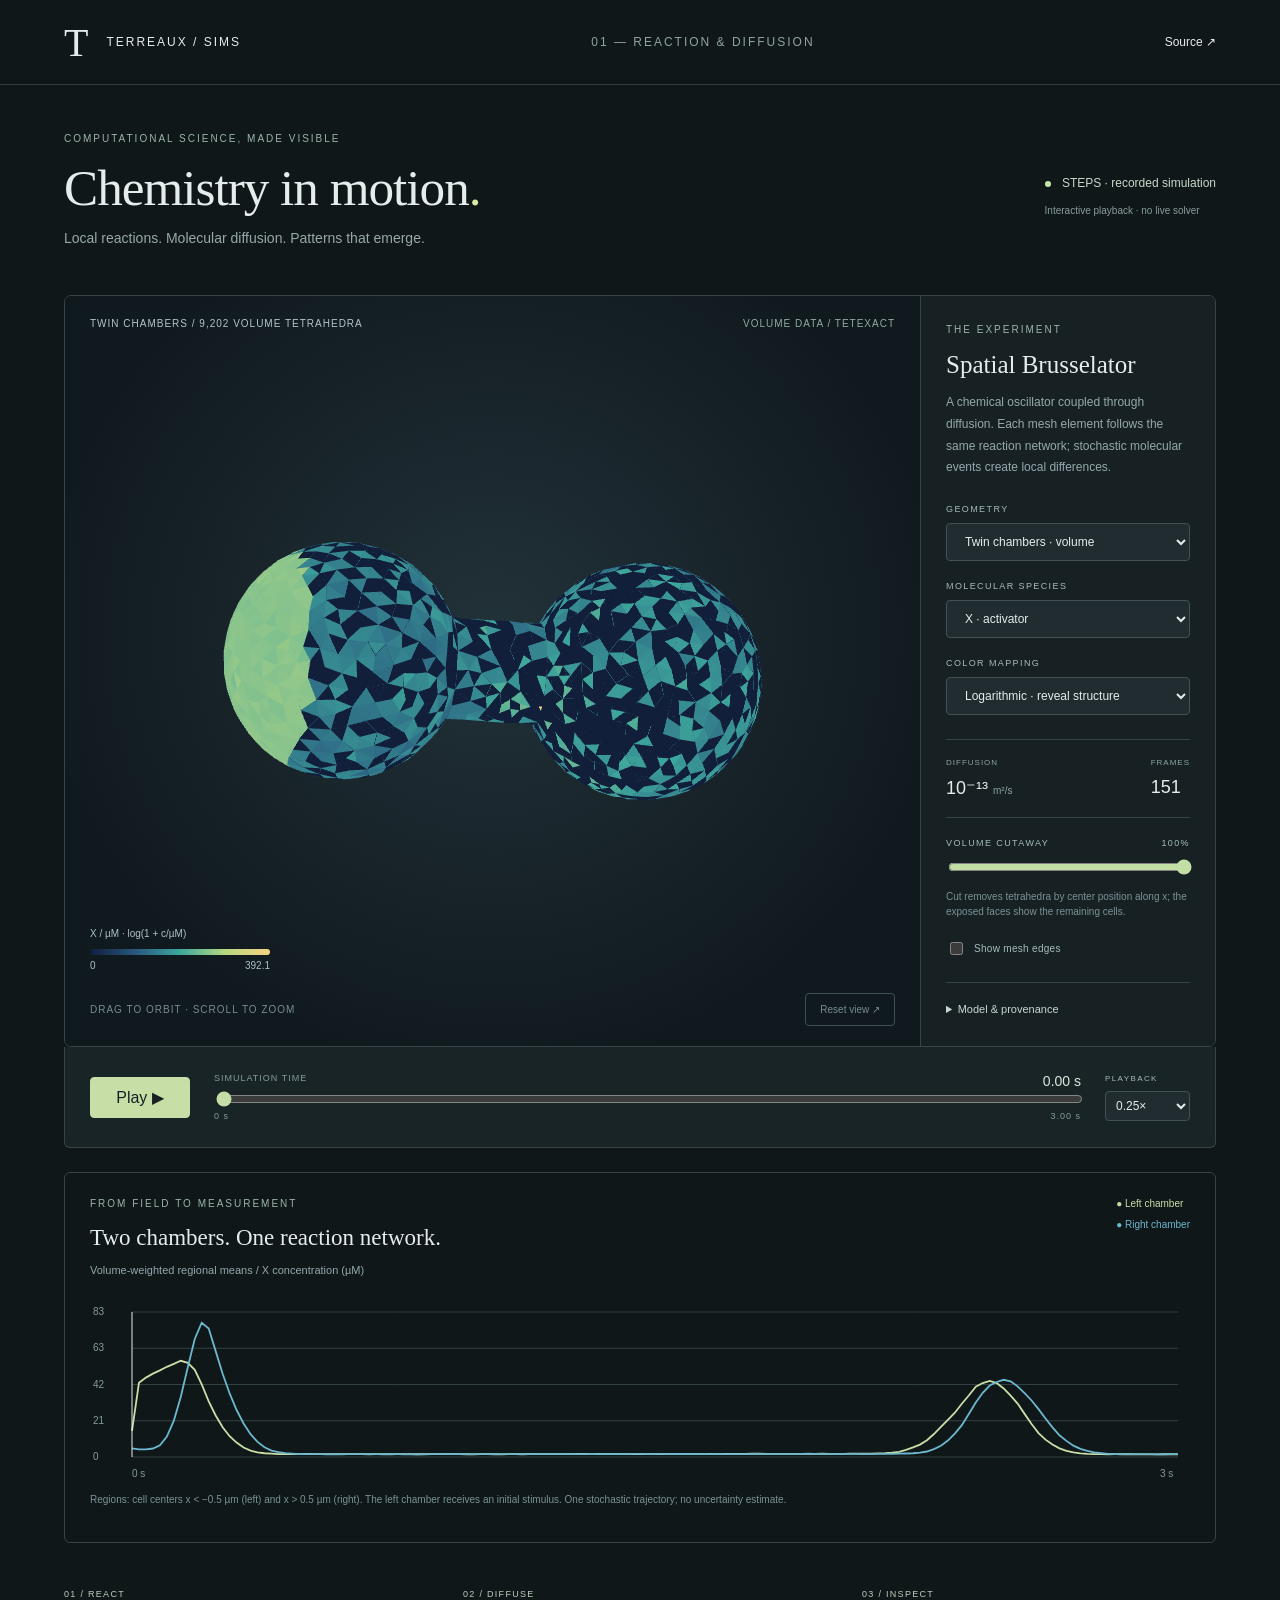
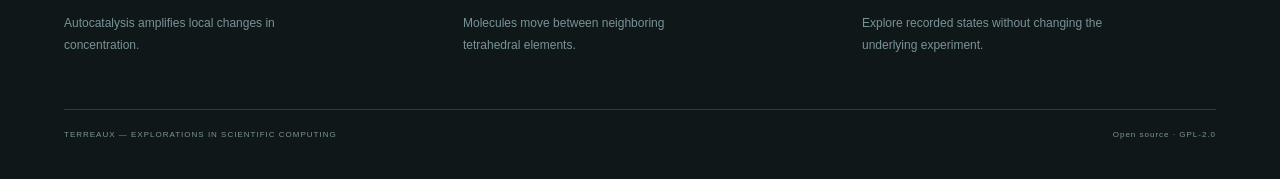
==== index.html @ f8480600 "✨ Add STEPS volume chemical-wave simulation and interactive viewer." ====
<!doctype html>
<html lang="en">
<head><meta charset="utf-8"><meta name="viewport" content="width=device-width, initial-scale=1"><title>Chemical Waves · Terreaux Sims</title><link rel="stylesheet" href="style.css"></head>
<body>
<header><a class="brand" href="./">T<span>TERREAUX / SIMS</span></a><span class="edition">01 — REACTION & DIFFUSION</span><a href="https://github.com/Terreaux/steps-chemical-waves">Source ↗</a></header>
<main>
<section class="intro"><div><p class="eyebrow">COMPUTATIONAL SCIENCE, MADE VISIBLE</p><h1>Chemistry in motion<span>.</span></h1><p>Local reactions. Molecular diffusion. Patterns that emerge.</p></div><div class="recording"><i></i> STEPS · recorded simulation<br><small>Interactive playback · no live solver</small></div></section>
<div class="workspace">
<section class="stage" aria-label="Interactive simulation"><canvas id="scene" tabindex="0" aria-label="3D concentration field. Drag to orbit; scroll to zoom. Arrow keys rotate."></canvas><div class="stage-top"><span id="geometryLabel">Loading geometry…</span><span id="status" role="status">Loading recording…</span></div><div class="stage-bottom"><span>DRAG TO ORBIT · SCROLL TO ZOOM</span><button id="reset">Reset view ↗</button></div><div class="scale"><span id="scaleTitle">X concentration / µM</span><div></div><footer><span>0</span><span id="rangeMax"></span></footer></div></section>
<aside>
<p class="eyebrow">THE EXPERIMENT</p><h2>Spatial Brusselator</h2><p class="description">A chemical oscillator coupled through diffusion. Each mesh element follows the same reaction network; stochastic molecular events create local differences.</p>
<label for="preset">GEOMETRY</label><select id="preset"><option value="data">Official slab · recorded</option></select>
<label for="species">MOLECULAR SPECIES</label><select id="species"><option value="X">X · activator</option><option value="Y">Y · intermediate</option></select>
<label for="mapping">COLOR MAPPING</label><select id="mapping"><option value="log" selected>Logarithmic · reveal structure</option><option value="linear">Linear · proportional values</option></select>
<div class="metrics"><div><small>DIFFUSION</small><strong>10⁻¹³ <span>m²/s</span></strong></div><div><small>FRAMES</small><strong id="frameCount">—</strong></div></div>
<label for="cut">VOLUME CUTAWAY <span id="cutValue">100%</span></label><input id="cut" type="range" min="0.05" max="1" value="1" step="0.01" disabled><p class="hint" id="cutHint">The slab recording contains surface data only.</p>
<label class="check"><input type="checkbox" id="edges"> Show mesh edges</label>
<details><summary>Model & provenance</summary><p>∅ ⇌ X → Y<br>2X + Y → 3X</p><p>A = 0.3, B = 3; TF = 10; CF = 50,000. The source script defines dimensional rate constants.</p><p id="provenance">Official CNS-OIST/STEPS_Example recording. Surface extraction of a 10 × 10 × 0.2 µm tetrahedral slab. Values use a fixed color scale across all frames; there is no temporal interpolation.</p><p><a href="docs/provenance.md">Sources, methods & limitations ↗</a></p></details>
</aside>
</div>
<section class="transport"><button id="play" disabled aria-label="Play simulation">Play ▶</button><div class="timeline"><div><span>SIMULATION TIME</span><output id="time">0.00 s</output></div><input id="timeline" type="range" min="0" max="150" value="0" step="1" aria-label="Simulation time" disabled><div><span id="startTime">0 s</span><span id="endTime">1.50 s</span></div></div><div class="speed"><label for="speed">PLAYBACK</label><select id="speed"><option value="0.1">0.1×</option><option value="0.25" selected>0.25×</option><option value="0.5">0.5×</option><option value="1">1×</option></select></div></section>
<section id="tracePanel" hidden><div class="trace-heading"><div><p class="eyebrow">FROM FIELD TO MEASUREMENT</p><h2>Two chambers. One reaction network.</h2><p>Volume-weighted regional means / <span id="traceSpecies">X</span> concentration (µM)</p></div><div class="trace-key"><span>● Left chamber</span><span>● Right chamber</span></div></div><canvas id="trace" aria-label="Recorded volume-weighted concentration over time in each chamber"></canvas><p class="hint">Regions: cell centers x &lt; −0.5 µm (left) and x &gt; 0.5 µm (right). The left chamber receives an initial stimulus. One stochastic trajectory; no uncertainty estimate.</p></section>
<section class="notes"><div><span>01 / REACT</span><p>Autocatalysis amplifies local changes in concentration.</p></div><div><span>02 / DIFFUSE</span><p>Molecules move between neighboring tetrahedral elements.</p></div><div><span>03 / INSPECT</span><p>Explore recorded states without changing the underlying experiment.</p></div></section>
<footer class="page-footer"><span>TERREAUX — EXPLORATIONS IN SCIENTIFIC COMPUTING</span><a href="LICENSE">Open source · GPL-2.0</a></footer>
</main><script type="module" src="app.js"></script></body></html>
---- style.css ----
:root{font-family:Arial,Helvetica,sans-serif;color:#e5ecec;background:#101719;font-synthesis:none;color-scheme:dark}*{box-sizing:border-box}body{margin:0}a{color:inherit;text-decoration:none}a:hover{color:#bde3c1}button,select{font:inherit;color:inherit;background:#202c2f;border:1px solid #425156;border-radius:4px;padding:10px 14px;cursor:pointer}button:hover,select:hover{border-color:#b7d7c0}button:disabled{opacity:.4;cursor:wait}button:focus-visible,select:focus-visible,input:focus-visible,canvas:focus-visible,summary:focus-visible{outline:2px solid #d1eda8;outline-offset:4px}header{height:85px;border-bottom:1px solid #303d3f;display:flex;align-items:center;justify-content:space-between;padding:0 5%;font-size:12px}.brand{font-family:Georgia,serif;font-size:40px;display:flex;gap:18px;align-items:center}.brand span{font-family:Arial,sans-serif;font-size:12px;letter-spacing:2px}.edition{color:#8fa3a6;letter-spacing:2px}main{max-width:1560px;margin:auto;padding:48px 5% 20px}.intro{display:flex;align-items:center;justify-content:space-between;margin-bottom:35px}.eyebrow{font-size:10px;letter-spacing:2px;color:#9ab4aa;margin:0 0 16px}h1{font:normal clamp(32px,4vw,58px)/1.1 Georgia,serif;margin:0 0 14px;letter-spacing:-1px}h1 span{color:#d9eba5}.intro p:last-child{color:#97a8ab;font-size:14px}.recording{font-size:12px;line-height:2.2;color:#c6d9c8}.recording small{color:#889c9f}.recording i{display:inline-block;width:6px;height:6px;border-radius:100%;background:#c4e6a7;margin-right:8px}.workspace{display:grid;grid-template-columns:minmax(0,1fr) 295px;border:1px solid #384447;border-radius:7px;overflow:hidden}.stage{position:relative;min-height:530px;background:radial-gradient(ellipse at 50% 45%,#223239,#10191e 75%)}#scene{display:block;width:100%;height:100%;position:absolute;cursor:grab;touch-action:none}.stage-top,.stage-bottom{position:absolute;left:25px;right:25px;display:flex;justify-content:space-between;font-size:10px;letter-spacing:1px;pointer-events:none}.stage-top{top:22px}.stage-top span:first-child{color:#b4c5c7}#status{color:#91aca0}.stage-bottom{bottom:20px;color:#758c91;align-items:center}.stage-bottom button{pointer-events:auto;font-size:10px;background:transparent;border-color:#3b5056}.scale{position:absolute;bottom:75px;left:25px;width:180px;font-size:10px;color:#adc0c3;pointer-events:none}.scale>div{height:6px;margin-top:10px;border-radius:3px;background:linear-gradient(90deg,#121e3b,#28577e,#3ca79c,#b7d782,#f6d281)}.scale footer{display:flex;justify-content:space-between;margin-top:5px}aside{padding:28px 25px;background:#172124;border-left:1px solid #384447}h2{font:normal 25px Georgia,serif;margin:0 0 13px}.description{color:#94a9ad;font-size:12px;line-height:1.8;margin-bottom:25px}label{display:block;font-size:9px;letter-spacing:1.4px;color:#a6bcba;margin:20px 0 9px}select{width:100%;font-size:12px}.metrics{display:flex;justify-content:space-between;border-top:1px solid #364448;border-bottom:1px solid #364448;margin-top:24px;padding:18px 0}.metrics small{font-size:8px;color:#8da4a5;letter-spacing:1px;display:block;margin-bottom:10px}.metrics strong{font-size:18px;font-weight:normal}.metrics strong span{font-size:10px;color:#8da4a5}input[type=range]{width:100%;accent-color:#c4dfa5;cursor:pointer;height:16px}#cutValue{float:right}.hint{font-size:10px;line-height:1.5;color:#789397}.check{display:flex;align-items:center;gap:8px;font-size:10px;letter-spacing:.3px}.check input{accent-color:#c4dfa5}details{margin-top:24px;font-size:11px;color:#90a9ad;border-top:1px solid #364448;padding-top:17px;line-height:1.7}summary{cursor:pointer;color:#c4d7d3}details a{color:#c1dba5}.transport{display:flex;gap:24px;align-items:center;padding:26px 25px;background:#192427;border:1px solid #384447;border-top:0;border-radius:0 0 6px 6px}.transport>button{min-width:100px;background:#c7dfa7;color:#172125;border-color:#c7dfa7}.timeline{flex:1}.timeline>div{display:flex;justify-content:space-between;font-size:9px;color:#829da0;letter-spacing:1px}.timeline output{font-variant-numeric:tabular-nums;font-size:14px;color:#dbe9de;letter-spacing:0}.speed{width:85px}.speed label{margin:0 0 8px;font-size:8px}.speed select{padding:6px}.notes{display:grid;grid-template-columns:repeat(3,1fr);gap:45px;margin:40px 0}.notes span{font-size:9px;letter-spacing:1.3px;color:#b9d0bd}.notes p{font-size:12px;color:#789397;line-height:1.8;max-width:260px}.page-footer{border-top:1px solid #303d3f;padding:20px 0;display:flex;justify-content:space-between;font-size:8px;color:#7b9597;letter-spacing:1px}@media(max-width:850px){main{padding-top:30px}.workspace{grid-template-columns:1fr}.stage{min-height:450px}aside{border-left:0;border-top:1px solid #384447}.intro{align-items:start;gap:20px}.recording{max-width:160px}.edition{display:none}.notes{gap:20px}.transport{gap:12px;padding:20px 14px}.transport>button{min-width:75px}.speed{width:65px}}@media(max-width:500px){.intro{display:block}.recording{max-width:none;margin-top:20px}.stage{min-height:350px}.stage-top,.stage-bottom{left:15px;right:15px;font-size:8px}.notes{grid-template-columns:1fr;gap:5px}.page-footer{gap:20px;line-height:1.7}.brand span{font-size:10px}}
#tracePanel{border:1px solid #384447;border-radius:6px;margin-top:24px;padding:25px}.trace-heading{display:flex;justify-content:space-between;gap:20px}.trace-heading h2{font-size:23px}.trace-heading p:not(.eyebrow){font-size:11px;color:#91a8ac}.trace-key{display:flex;flex-direction:column;gap:10px;font-size:10px;color:#c7dfa7}.trace-key span:last-child{color:#6bb8cf}#trace{width:100%;height:180px;display:block;margin-top:15px}
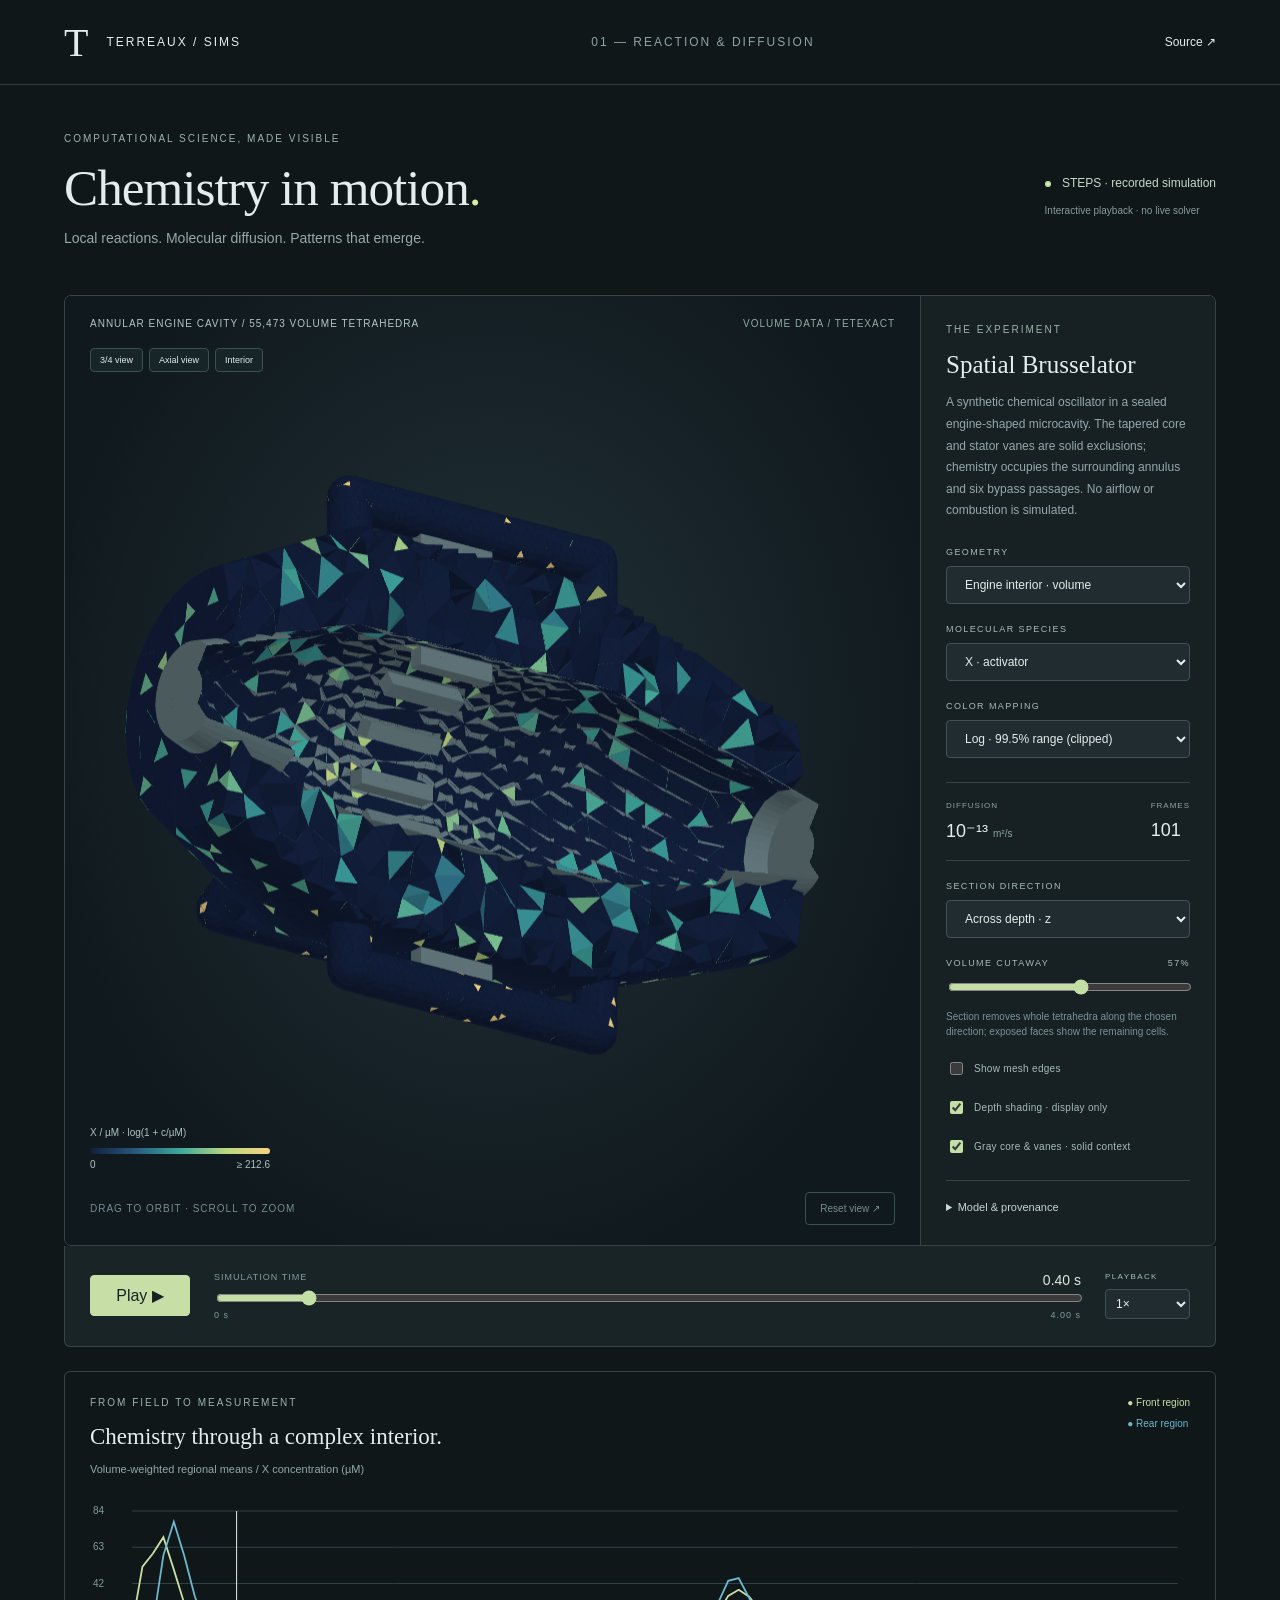
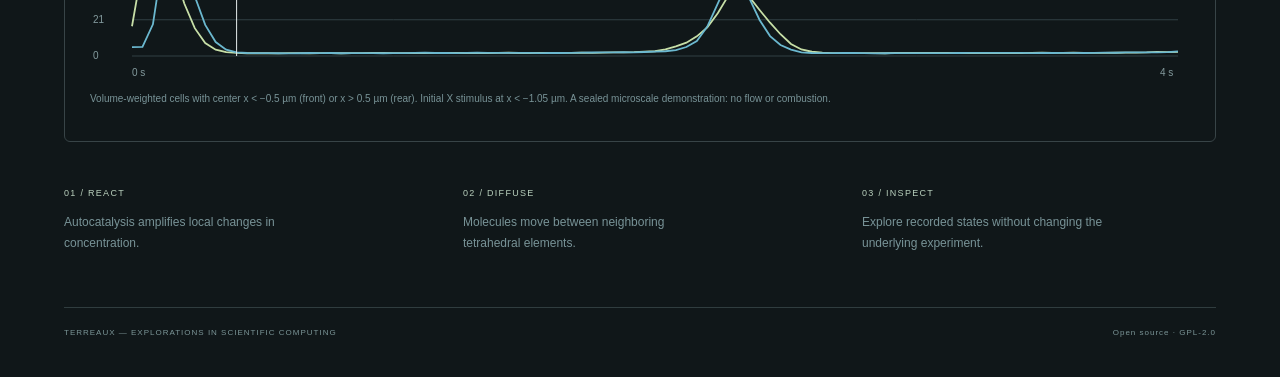
==== commit 010db84f: "✨ Add an engine-cavity simulation and 3D inspection views." ====
--- a/index.html
+++ b/index.html
@@ -6,20 +6,23 @@
 <main>
 <section class="intro"><div><p class="eyebrow">COMPUTATIONAL SCIENCE, MADE VISIBLE</p><h1>Chemistry in motion<span>.</span></h1><p>Local reactions. Molecular diffusion. Patterns that emerge.</p></div><div class="recording"><i></i> STEPS · recorded simulation<br><small>Interactive playback · no live solver</small></div></section>
 <div class="workspace">
-<section class="stage" aria-label="Interactive simulation"><canvas id="scene" tabindex="0" aria-label="3D concentration field. Drag to orbit; scroll to zoom. Arrow keys rotate."></canvas><div class="stage-top"><span id="geometryLabel">Loading geometry…</span><span id="status" role="status">Loading recording…</span></div><div class="stage-bottom"><span>DRAG TO ORBIT · SCROLL TO ZOOM</span><button id="reset">Reset view ↗</button></div><div class="scale"><span id="scaleTitle">X concentration / µM</span><div></div><footer><span>0</span><span id="rangeMax"></span></footer></div></section>
+<section class="stage" aria-label="Interactive simulation"><canvas id="scene" tabindex="0" aria-label="3D concentration field. Drag to orbit; scroll to zoom. Arrow keys rotate."></canvas><div class="stage-top"><span id="geometryLabel">Loading geometry…</span><span id="status" role="status">Loading recording…</span></div><div class="camera-views" aria-label="Camera views"><button id="viewThree">3/4 view</button><button id="viewInlet">Axial view</button><button id="viewSection">Interior</button></div><div class="stage-bottom"><span>DRAG TO ORBIT · SCROLL TO ZOOM</span><button id="reset">Reset view ↗</button></div><div class="scale"><span id="scaleTitle">X concentration / µM</span><div></div><footer><span>0</span><span id="rangeMax"></span></footer></div></section>
 <aside>
-<p class="eyebrow">THE EXPERIMENT</p><h2>Spatial Brusselator</h2><p class="description">A chemical oscillator coupled through diffusion. Each mesh element follows the same reaction network; stochastic molecular events create local differences.</p>
+<p class="eyebrow">THE EXPERIMENT</p><h2>Spatial Brusselator</h2><p class="description" id="modelNote">A chemical oscillator coupled through diffusion. Each mesh element follows the same reaction network; stochastic molecular events create local differences.</p>
 <label for="preset">GEOMETRY</label><select id="preset"><option value="data">Official slab · recorded</option></select>
 <label for="species">MOLECULAR SPECIES</label><select id="species"><option value="X">X · activator</option><option value="Y">Y · intermediate</option></select>
-<label for="mapping">COLOR MAPPING</label><select id="mapping"><option value="log" selected>Logarithmic · reveal structure</option><option value="linear">Linear · proportional values</option></select>
+<label for="mapping">COLOR MAPPING</label><select id="mapping"><option value="log" selected>Logarithmic · full range</option><option value="robust" id="robustOption">Log · 99.5% range (clipped)</option><option value="linear">Linear · proportional values</option></select>
 <div class="metrics"><div><small>DIFFUSION</small><strong>10⁻¹³ <span>m²/s</span></strong></div><div><small>FRAMES</small><strong id="frameCount">—</strong></div></div>
+<label for="cutAxis">SECTION DIRECTION</label><select id="cutAxis" disabled><option value="x">Across length · x</option><option value="y">Across width · y</option><option value="z">Across depth · z</option></select>
 <label for="cut">VOLUME CUTAWAY <span id="cutValue">100%</span></label><input id="cut" type="range" min="0.05" max="1" value="1" step="0.01" disabled><p class="hint" id="cutHint">The slab recording contains surface data only.</p>
 <label class="check"><input type="checkbox" id="edges"> Show mesh edges</label>
+<label class="check"><input type="checkbox" id="lighting" checked> Depth shading · display only</label>
+<label class="check" id="hardwareRow" hidden><input type="checkbox" id="hardware" checked> Gray core & vanes · solid context</label>
 <details><summary>Model & provenance</summary><p>∅ ⇌ X → Y<br>2X + Y → 3X</p><p>A = 0.3, B = 3; TF = 10; CF = 50,000. The source script defines dimensional rate constants.</p><p id="provenance">Official CNS-OIST/STEPS_Example recording. Surface extraction of a 10 × 10 × 0.2 µm tetrahedral slab. Values use a fixed color scale across all frames; there is no temporal interpolation.</p><p><a href="docs/provenance.md">Sources, methods & limitations ↗</a></p></details>
 </aside>
 </div>
 <section class="transport"><button id="play" disabled aria-label="Play simulation">Play ▶</button><div class="timeline"><div><span>SIMULATION TIME</span><output id="time">0.00 s</output></div><input id="timeline" type="range" min="0" max="150" value="0" step="1" aria-label="Simulation time" disabled><div><span id="startTime">0 s</span><span id="endTime">1.50 s</span></div></div><div class="speed"><label for="speed">PLAYBACK</label><select id="speed"><option value="0.1">0.1×</option><option value="0.25" selected>0.25×</option><option value="0.5">0.5×</option><option value="1">1×</option></select></div></section>
-<section id="tracePanel" hidden><div class="trace-heading"><div><p class="eyebrow">FROM FIELD TO MEASUREMENT</p><h2>Two chambers. One reaction network.</h2><p>Volume-weighted regional means / <span id="traceSpecies">X</span> concentration (µM)</p></div><div class="trace-key"><span>● Left chamber</span><span>● Right chamber</span></div></div><canvas id="trace" aria-label="Recorded volume-weighted concentration over time in each chamber"></canvas><p class="hint">Regions: cell centers x &lt; −0.5 µm (left) and x &gt; 0.5 µm (right). The left chamber receives an initial stimulus. One stochastic trajectory; no uncertainty estimate.</p></section>
+<section id="tracePanel" hidden><div class="trace-heading"><div><p class="eyebrow">FROM FIELD TO MEASUREMENT</p><h2 id="traceTitle">Two chambers. One reaction network.</h2><p>Volume-weighted regional means / <span id="traceSpecies">X</span> concentration (µM)</p></div><div class="trace-key"><span id="traceLeft">● Left chamber</span><span id="traceRight">● Right chamber</span></div></div><canvas id="trace" aria-label="Recorded volume-weighted concentration over time in each region"></canvas><p class="hint" id="regionNote">Regions: cell centers x &lt; −0.5 µm (left) and x &gt; 0.5 µm (right). The left chamber receives an initial stimulus. One stochastic trajectory; no uncertainty estimate.</p></section>
 <section class="notes"><div><span>01 / REACT</span><p>Autocatalysis amplifies local changes in concentration.</p></div><div><span>02 / DIFFUSE</span><p>Molecules move between neighboring tetrahedral elements.</p></div><div><span>03 / INSPECT</span><p>Explore recorded states without changing the underlying experiment.</p></div></section>
 <footer class="page-footer"><span>TERREAUX — EXPLORATIONS IN SCIENTIFIC COMPUTING</span><a href="LICENSE">Open source · GPL-2.0</a></footer>
 </main><script type="module" src="app.js"></script></body></html>
--- a/style.css
+++ b/style.css
@@ -1,2 +1,4 @@
 :root{font-family:Arial,Helvetica,sans-serif;color:#e5ecec;background:#101719;font-synthesis:none;color-scheme:dark}*{box-sizing:border-box}body{margin:0}a{color:inherit;text-decoration:none}a:hover{color:#bde3c1}button,select{font:inherit;color:inherit;background:#202c2f;border:1px solid #425156;border-radius:4px;padding:10px 14px;cursor:pointer}button:hover,select:hover{border-color:#b7d7c0}button:disabled{opacity:.4;cursor:wait}button:focus-visible,select:focus-visible,input:focus-visible,canvas:focus-visible,summary:focus-visible{outline:2px solid #d1eda8;outline-offset:4px}header{height:85px;border-bottom:1px solid #303d3f;display:flex;align-items:center;justify-content:space-between;padding:0 5%;font-size:12px}.brand{font-family:Georgia,serif;font-size:40px;display:flex;gap:18px;align-items:center}.brand span{font-family:Arial,sans-serif;font-size:12px;letter-spacing:2px}.edition{color:#8fa3a6;letter-spacing:2px}main{max-width:1560px;margin:auto;padding:48px 5% 20px}.intro{display:flex;align-items:center;justify-content:space-between;margin-bottom:35px}.eyebrow{font-size:10px;letter-spacing:2px;color:#9ab4aa;margin:0 0 16px}h1{font:normal clamp(32px,4vw,58px)/1.1 Georgia,serif;margin:0 0 14px;letter-spacing:-1px}h1 span{color:#d9eba5}.intro p:last-child{color:#97a8ab;font-size:14px}.recording{font-size:12px;line-height:2.2;color:#c6d9c8}.recording small{color:#889c9f}.recording i{display:inline-block;width:6px;height:6px;border-radius:100%;background:#c4e6a7;margin-right:8px}.workspace{display:grid;grid-template-columns:minmax(0,1fr) 295px;border:1px solid #384447;border-radius:7px;overflow:hidden}.stage{position:relative;min-height:530px;background:radial-gradient(ellipse at 50% 45%,#223239,#10191e 75%)}#scene{display:block;width:100%;height:100%;position:absolute;cursor:grab;touch-action:none}.stage-top,.stage-bottom{position:absolute;left:25px;right:25px;display:flex;justify-content:space-between;font-size:10px;letter-spacing:1px;pointer-events:none}.stage-top{top:22px}.stage-top span:first-child{color:#b4c5c7}#status{color:#91aca0}.stage-bottom{bottom:20px;color:#758c91;align-items:center}.stage-bottom button{pointer-events:auto;font-size:10px;background:transparent;border-color:#3b5056}.scale{position:absolute;bottom:75px;left:25px;width:180px;font-size:10px;color:#adc0c3;pointer-events:none}.scale>div{height:6px;margin-top:10px;border-radius:3px;background:linear-gradient(90deg,#121e3b,#28577e,#3ca79c,#b7d782,#f6d281)}.scale footer{display:flex;justify-content:space-between;margin-top:5px}aside{padding:28px 25px;background:#172124;border-left:1px solid #384447}h2{font:normal 25px Georgia,serif;margin:0 0 13px}.description{color:#94a9ad;font-size:12px;line-height:1.8;margin-bottom:25px}label{display:block;font-size:9px;letter-spacing:1.4px;color:#a6bcba;margin:20px 0 9px}select{width:100%;font-size:12px}.metrics{display:flex;justify-content:space-between;border-top:1px solid #364448;border-bottom:1px solid #364448;margin-top:24px;padding:18px 0}.metrics small{font-size:8px;color:#8da4a5;letter-spacing:1px;display:block;margin-bottom:10px}.metrics strong{font-size:18px;font-weight:normal}.metrics strong span{font-size:10px;color:#8da4a5}input[type=range]{width:100%;accent-color:#c4dfa5;cursor:pointer;height:16px}#cutValue{float:right}.hint{font-size:10px;line-height:1.5;color:#789397}.check{display:flex;align-items:center;gap:8px;font-size:10px;letter-spacing:.3px}.check input{accent-color:#c4dfa5}details{margin-top:24px;font-size:11px;color:#90a9ad;border-top:1px solid #364448;padding-top:17px;line-height:1.7}summary{cursor:pointer;color:#c4d7d3}details a{color:#c1dba5}.transport{display:flex;gap:24px;align-items:center;padding:26px 25px;background:#192427;border:1px solid #384447;border-top:0;border-radius:0 0 6px 6px}.transport>button{min-width:100px;background:#c7dfa7;color:#172125;border-color:#c7dfa7}.timeline{flex:1}.timeline>div{display:flex;justify-content:space-between;font-size:9px;color:#829da0;letter-spacing:1px}.timeline output{font-variant-numeric:tabular-nums;font-size:14px;color:#dbe9de;letter-spacing:0}.speed{width:85px}.speed label{margin:0 0 8px;font-size:8px}.speed select{padding:6px}.notes{display:grid;grid-template-columns:repeat(3,1fr);gap:45px;margin:40px 0}.notes span{font-size:9px;letter-spacing:1.3px;color:#b9d0bd}.notes p{font-size:12px;color:#789397;line-height:1.8;max-width:260px}.page-footer{border-top:1px solid #303d3f;padding:20px 0;display:flex;justify-content:space-between;font-size:8px;color:#7b9597;letter-spacing:1px}@media(max-width:850px){main{padding-top:30px}.workspace{grid-template-columns:1fr}.stage{min-height:450px}aside{border-left:0;border-top:1px solid #384447}.intro{align-items:start;gap:20px}.recording{max-width:160px}.edition{display:none}.notes{gap:20px}.transport{gap:12px;padding:20px 14px}.transport>button{min-width:75px}.speed{width:65px}}@media(max-width:500px){.intro{display:block}.recording{max-width:none;margin-top:20px}.stage{min-height:350px}.stage-top,.stage-bottom{left:15px;right:15px;font-size:8px}.notes{grid-template-columns:1fr;gap:5px}.page-footer{gap:20px;line-height:1.7}.brand span{font-size:10px}}
 #tracePanel{border:1px solid #384447;border-radius:6px;margin-top:24px;padding:25px}.trace-heading{display:flex;justify-content:space-between;gap:20px}.trace-heading h2{font-size:23px}.trace-heading p:not(.eyebrow){font-size:11px;color:#91a8ac}.trace-key{display:flex;flex-direction:column;gap:10px;font-size:10px;color:#c7dfa7}.trace-key span:last-child{color:#6bb8cf}#trace{width:100%;height:180px;display:block;margin-top:15px}
+.camera-views{position:absolute;top:52px;left:25px;display:flex;gap:6px}.camera-views button{font-size:9px;padding:6px 9px;background:#19272bd9;border-color:#3b5056}.stage{min-height:640px}@media(max-width:850px){.stage{min-height:470px}}@media(max-width:500px){.stage{min-height:380px}.camera-views{left:15px;top:60px}.stage-top{gap:10px;line-height:1.5}.stage-top span:first-child{max-width:62%}}
+[hidden]{display:none!important}
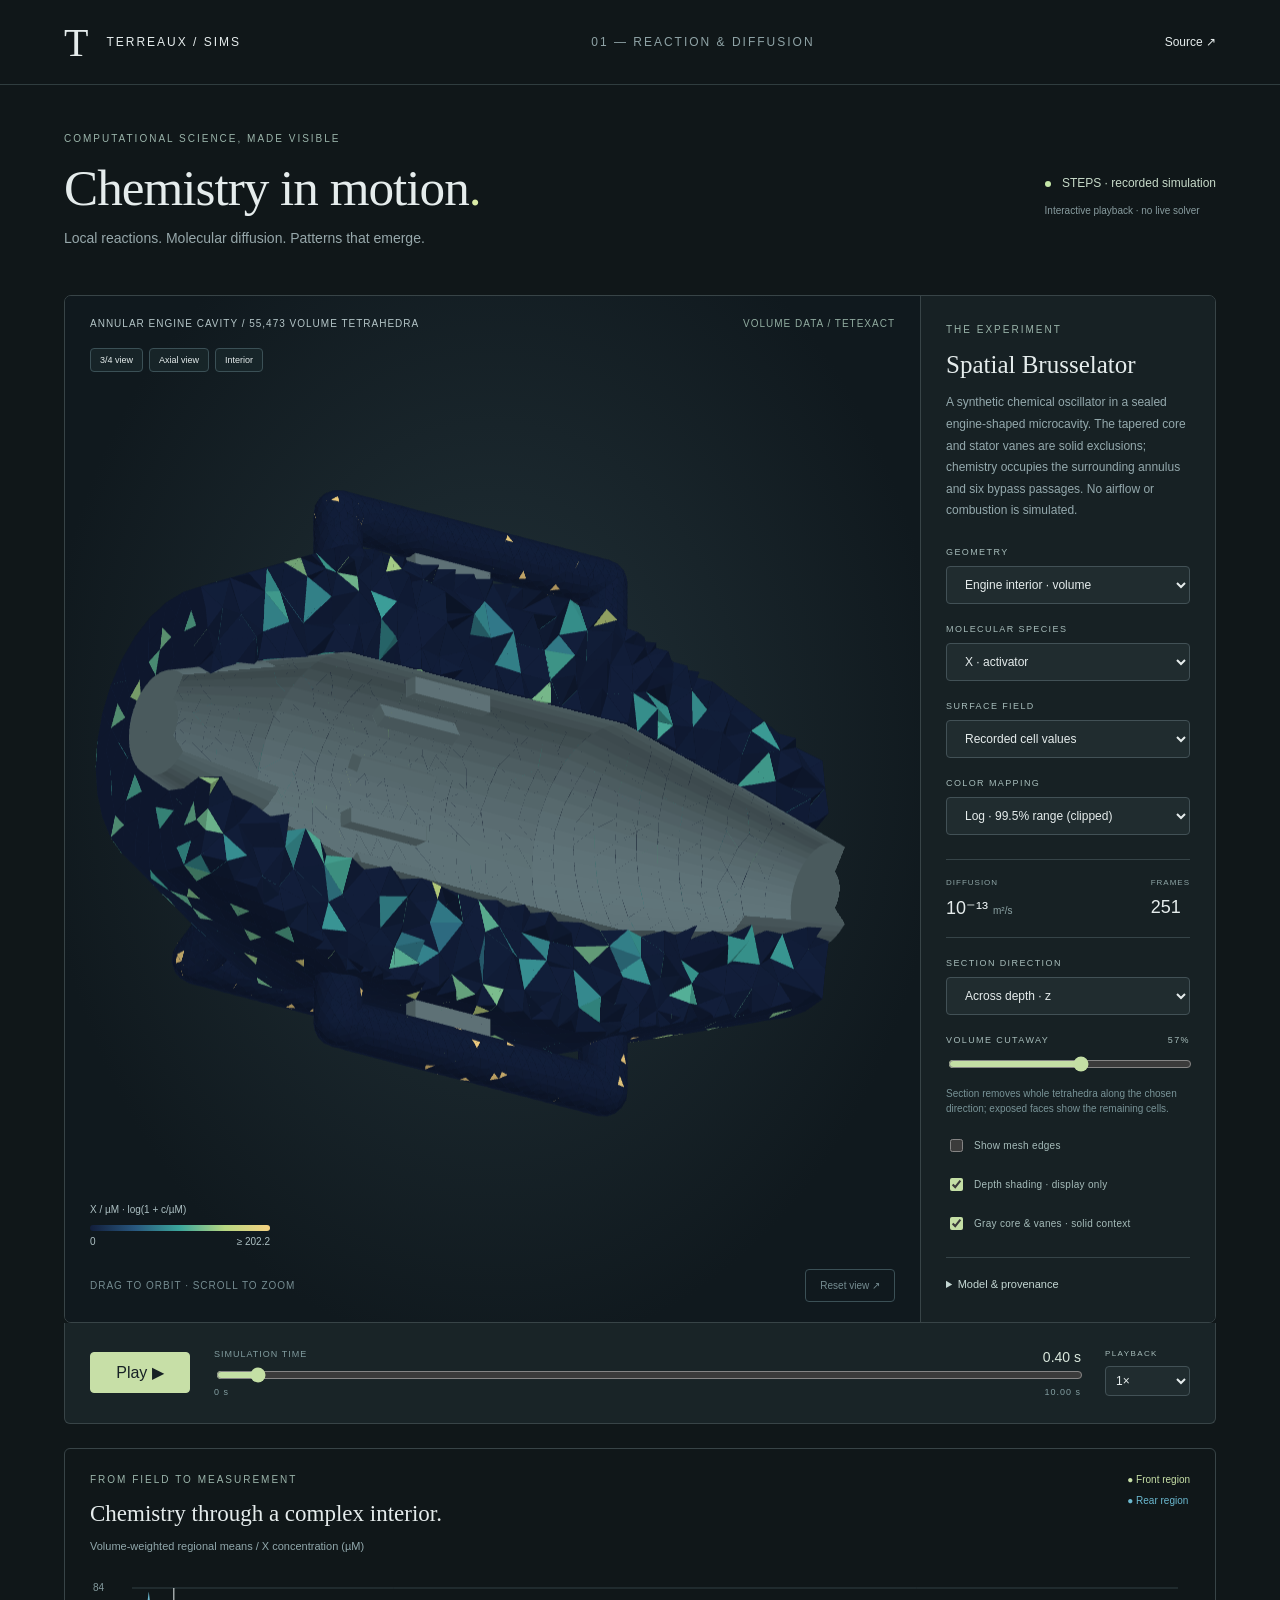
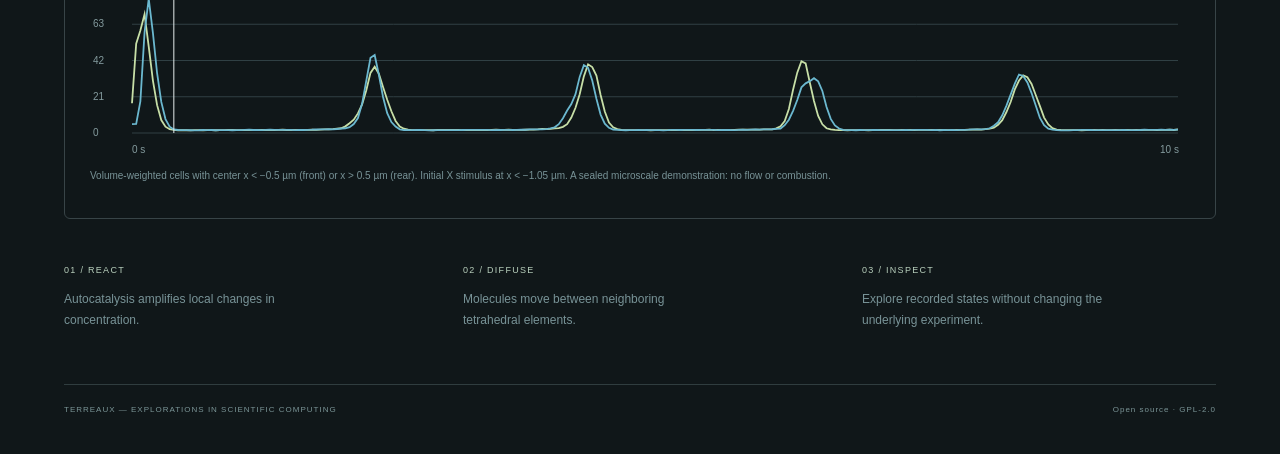
==== commit 4d284ca2: "✨ Add a local smooth surface reconstruction and render." ====
--- a/index.html
+++ b/index.html
@@ -11,6 +11,7 @@
 <p class="eyebrow">THE EXPERIMENT</p><h2>Spatial Brusselator</h2><p class="description" id="modelNote">A chemical oscillator coupled through diffusion. Each mesh element follows the same reaction network; stochastic molecular events create local differences.</p>
 <label for="preset">GEOMETRY</label><select id="preset"><option value="data">Official slab · recorded</option></select>
 <label for="species">MOLECULAR SPECIES</label><select id="species"><option value="X">X · activator</option><option value="Y">Y · intermediate</option></select>
+<label for="fieldMode">SURFACE FIELD</label><select id="fieldMode"><option value="cells">Recorded cell values</option><option value="smooth">Smooth reconstruction</option></select>
 <label for="mapping">COLOR MAPPING</label><select id="mapping"><option value="log" selected>Logarithmic · full range</option><option value="robust" id="robustOption">Log · 99.5% range (clipped)</option><option value="linear">Linear · proportional values</option></select>
 <div class="metrics"><div><small>DIFFUSION</small><strong>10⁻¹³ <span>m²/s</span></strong></div><div><small>FRAMES</small><strong id="frameCount">—</strong></div></div>
 <label for="cutAxis">SECTION DIRECTION</label><select id="cutAxis" disabled><option value="x">Across length · x</option><option value="y">Across width · y</option><option value="z">Across depth · z</option></select>
@@ -25,4 +26,4 @@
 <section id="tracePanel" hidden><div class="trace-heading"><div><p class="eyebrow">FROM FIELD TO MEASUREMENT</p><h2 id="traceTitle">Two chambers. One reaction network.</h2><p>Volume-weighted regional means / <span id="traceSpecies">X</span> concentration (µM)</p></div><div class="trace-key"><span id="traceLeft">● Left chamber</span><span id="traceRight">● Right chamber</span></div></div><canvas id="trace" aria-label="Recorded volume-weighted concentration over time in each region"></canvas><p class="hint" id="regionNote">Regions: cell centers x &lt; −0.5 µm (left) and x &gt; 0.5 µm (right). The left chamber receives an initial stimulus. One stochastic trajectory; no uncertainty estimate.</p></section>
 <section class="notes"><div><span>01 / REACT</span><p>Autocatalysis amplifies local changes in concentration.</p></div><div><span>02 / DIFFUSE</span><p>Molecules move between neighboring tetrahedral elements.</p></div><div><span>03 / INSPECT</span><p>Explore recorded states without changing the underlying experiment.</p></div></section>
 <footer class="page-footer"><span>TERREAUX — EXPLORATIONS IN SCIENTIFIC COMPUTING</span><a href="LICENSE">Open source · GPL-2.0</a></footer>
-</main><script type="module" src="app.js"></script></body></html>
+</main><div id="captureOverlay" hidden><div class="film-heading"><p>TERREAUX / SIMS</p><h1>Engine interior</h1><span id="captureSubtitle">X activator · stochastic reaction–diffusion</span></div><div class="film-footer"><div><span class="film-time" id="captureTime">SIMULATION 0.00 s</span><p>Conceptual sealed microcavity · no flow or combustion</p><small>STEPS Tetexact · 55,473 tetrahedra · recorded data · 2.8 µm domain</small><small id="captureInterpolation" hidden>Volume-weighted nodal recovery · linear surface interpolation</small></div></div></div><script type="module" src="app.js"></script></body></html>
--- a/style.css
+++ b/style.css
@@ -2,3 +2,6 @@
 #tracePanel{border:1px solid #384447;border-radius:6px;margin-top:24px;padding:25px}.trace-heading{display:flex;justify-content:space-between;gap:20px}.trace-heading h2{font-size:23px}.trace-heading p:not(.eyebrow){font-size:11px;color:#91a8ac}.trace-key{display:flex;flex-direction:column;gap:10px;font-size:10px;color:#c7dfa7}.trace-key span:last-child{color:#6bb8cf}#trace{width:100%;height:180px;display:block;margin-top:15px}
 .camera-views{position:absolute;top:52px;left:25px;display:flex;gap:6px}.camera-views button{font-size:9px;padding:6px 9px;background:#19272bd9;border-color:#3b5056}.stage{min-height:640px}@media(max-width:850px){.stage{min-height:470px}}@media(max-width:500px){.stage{min-height:380px}.camera-views{left:15px;top:60px}.stage-top{gap:10px;line-height:1.5}.stage-top span:first-child{max-width:62%}}
 [hidden]{display:none!important}
+.capture-mode{overflow:hidden}.capture-mode header,.capture-mode .intro,.capture-mode aside,.capture-mode .transport,.capture-mode #tracePanel,.capture-mode .notes,.capture-mode .page-footer,.capture-mode .stage-top,.capture-mode .stage-bottom,.capture-mode .camera-views{display:none!important}.capture-mode main{padding:0;max-width:none}.capture-mode .workspace{display:block;border:0;border-radius:0}.capture-mode .stage{height:100vh;min-height:0}.capture-mode .scale{left:auto;right:58px;bottom:62px;width:245px;font-size:12px}.capture-mode .scale>div{height:7px;margin-top:14px}.capture-mode .scale footer{margin-top:9px}.capture-mode #captureOverlay{position:fixed;inset:0;pointer-events:none}.film-heading{position:absolute;left:58px;top:42px}.film-heading>p{font-size:12px;color:#c0d4c5;letter-spacing:3px;margin:0 0 24px}.film-heading h1{font-size:58px;margin-bottom:12px}.film-heading>span{font-size:17px;color:#a7bdc0}.film-footer{position:absolute;left:58px;bottom:48px}.film-time{font-size:15px;letter-spacing:2px;color:#dce8df;font-variant-numeric:tabular-nums}.film-footer p{font-size:13px;color:#a9bec0;margin:17px 0 8px}.film-footer small{font-size:11px;color:#799598;letter-spacing:.4px}
+.capture-mode .film-heading{left:3.02vw;top:3.89vh}.capture-mode .film-heading>p{font-size:clamp(9px,.625vw,12px);letter-spacing:.156vw;margin-bottom:2.22vh}.capture-mode .film-heading h1{font-size:clamp(32px,3.02vw,58px);margin-bottom:1.11vh}.capture-mode .film-heading>span{font-size:clamp(11px,.885vw,17px)}.capture-mode .film-footer{left:3.02vw;bottom:4.44vh}.capture-mode .film-time{font-size:clamp(10px,.781vw,15px)}.capture-mode .film-footer p{font-size:clamp(9px,.677vw,13px);margin:1.57vh 0 .74vh}.capture-mode .film-footer small{font-size:clamp(8px,.573vw,11px)}.capture-mode .scale{right:3.02vw;bottom:5.74vh;width:12.76vw;font-size:clamp(9px,.625vw,12px)}
+#captureInterpolation{display:block;margin-top:5px}
